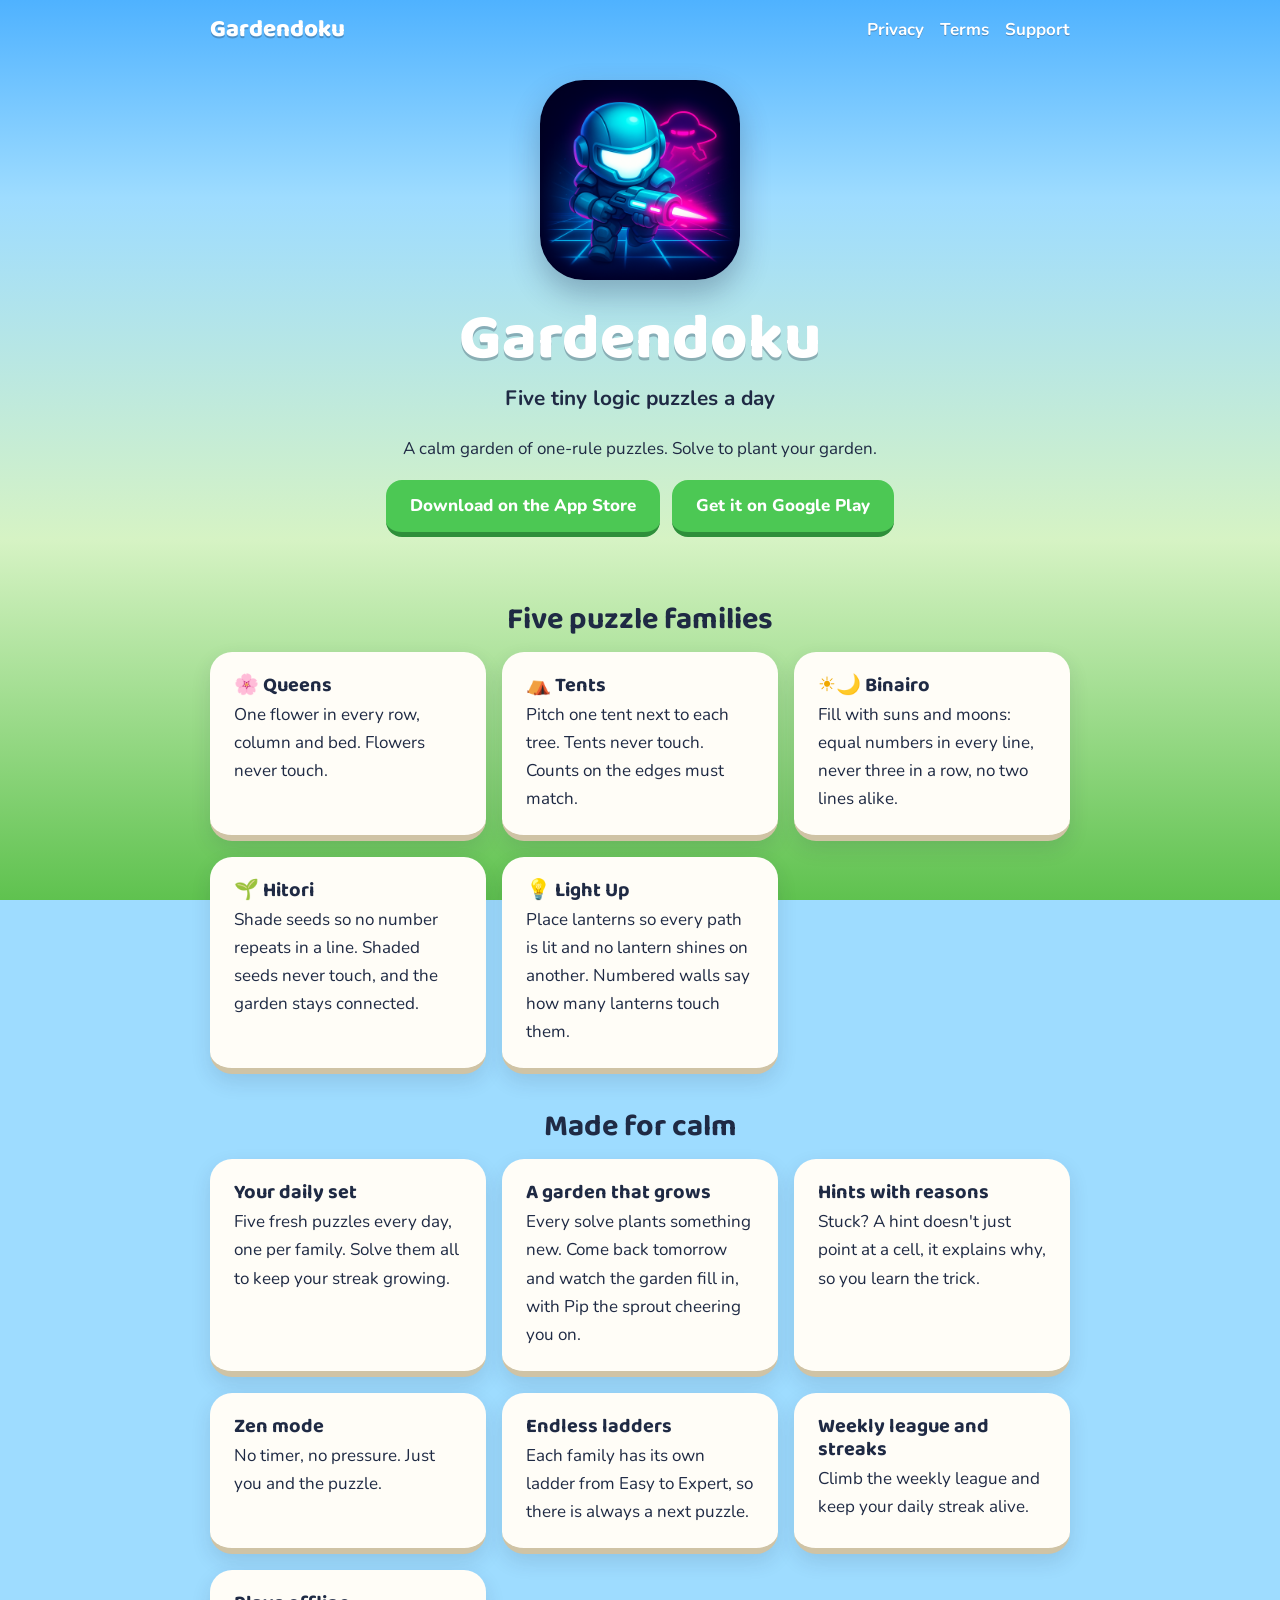
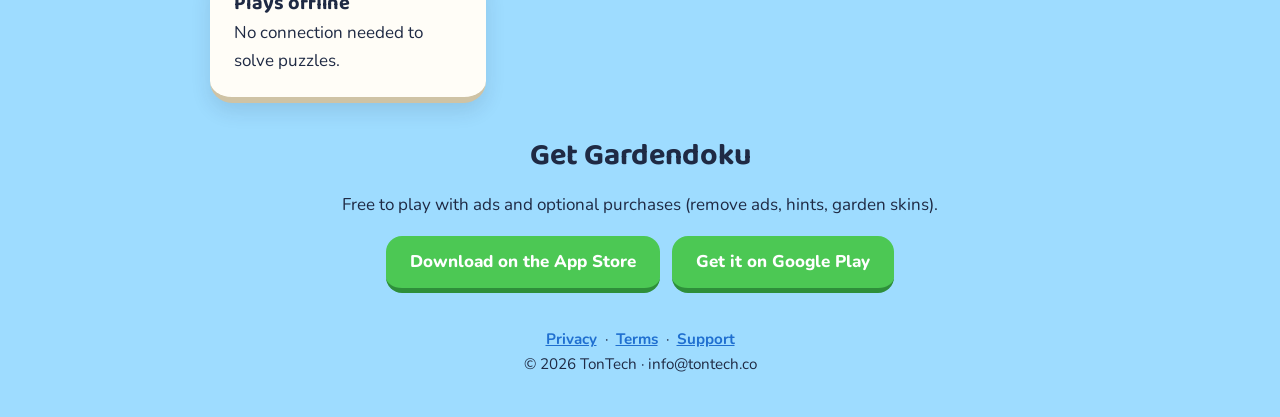
==== index.html @ f6119685 "feat: add Gardendoku support site (home, privacy, terms, support)" ====
<!doctype html>
<html lang="en">
<head>
<meta charset="utf-8">
<meta name="viewport" content="width=device-width, initial-scale=1">
<title>Gardendoku - Five tiny logic puzzles a day</title>
<meta name="description" content="Gardendoku is a calm garden puzzle game: five tiny one-rule logic puzzles a day. By TonTech.">
<meta name="theme-color" content="#4FB2FF">
<meta property="og:title" content="Gardendoku">
<meta property="og:description" content="Five tiny logic puzzles a day.">
<meta property="og:image" content="https://tontechco.github.io/gardendoku-site/assets/icon.png">
<link rel="icon" href="assets/icon.png">
<link rel="preconnect" href="https://fonts.googleapis.com"><link rel="preconnect" href="https://fonts.gstatic.com" crossorigin>
<link href="https://fonts.googleapis.com/css2?family=Baloo+2:wght@600;800&family=Nunito:wght@400;700;800&display=swap" rel="stylesheet">
<link rel="stylesheet" href="assets/site.css">
</head>
<body>
<header class="site"><div class="wrap"><a class="brand" href="">Gardendoku</a>
<nav><a href="privacy/">Privacy</a><a href="terms/">Terms</a><a href="support/">Support</a></nav></div></header>
<section class="hero"><div class="wrap">
<img src="assets/icon.png" alt="Gardendoku icon" width="200" height="200">
<h1>Gardendoku</h1>
<p class="tagline">Five tiny logic puzzles a day</p>
<p>A calm garden of one-rule puzzles. Solve to plant your garden.</p>
<div class="badges">
<!-- store links: TODO when the records exist -->
<a class="badge" href="#">Download on the App Store</a>
<a class="badge" href="#">Get it on Google Play</a>
</div></div></section>
<main class="wrap">
<h2 class="section">Five puzzle families</h2>
<div class="grid">
<div class="card"><h3><span>&#127800;</span> Queens</h3><p>One flower in every row, column and bed. Flowers never touch.</p></div>
<div class="card"><h3><span>&#9978;</span> Tents</h3><p>Pitch one tent next to each tree. Tents never touch. Counts on the edges must match.</p></div>
<div class="card"><h3><span>&#9728;&#127769;</span> Binairo</h3><p>Fill with suns and moons: equal numbers in every line, never three in a row, no two lines alike.</p></div>
<div class="card"><h3><span>&#127793;</span> Hitori</h3><p>Shade seeds so no number repeats in a line. Shaded seeds never touch, and the garden stays connected.</p></div>
<div class="card"><h3><span>&#128161;</span> Light Up</h3><p>Place lanterns so every path is lit and no lantern shines on another. Numbered walls say how many lanterns touch them.</p></div>
</div>
<h2 class="section">Made for calm</h2>
<div class="grid">
<div class="card"><h3>Your daily set</h3><p>Five fresh puzzles every day, one per family. Solve them all to keep your streak growing.</p></div>
<div class="card"><h3>A garden that grows</h3><p>Every solve plants something new. Come back tomorrow and watch the garden fill in, with Pip the sprout cheering you on.</p></div>
<div class="card"><h3>Hints with reasons</h3><p>Stuck? A hint doesn't just point at a cell, it explains why, so you learn the trick.</p></div>
<div class="card"><h3>Zen mode</h3><p>No timer, no pressure. Just you and the puzzle.</p></div>
<div class="card"><h3>Endless ladders</h3><p>Each family has its own ladder from Easy to Expert, so there is always a next puzzle.</p></div>
<div class="card"><h3>Weekly league and streaks</h3><p>Climb the weekly league and keep your daily streak alive.</p></div>
<div class="card"><h3>Plays offline</h3><p>No connection needed to solve puzzles.</p></div>
</div>
<h2 class="section">Get Gardendoku</h2>
<p style="text-align:center">Free to play with ads and optional purchases (remove ads, hints, garden skins).</p>
<div class="badges">
<!-- store links: TODO when the records exist -->
<a class="badge" href="#">Download on the App Store</a>
<a class="badge" href="#">Get it on Google Play</a>
</div>
</main>
<footer><div class="wrap"><a href="privacy/">Privacy</a> &nbsp;&middot;&nbsp; <a href="terms/">Terms</a> &nbsp;&middot;&nbsp; <a href="support/">Support</a><br>&copy; 2026 TonTech &middot; info@tontech.co</div></footer>
</body>
</html>
---- assets/site.css ----
:root { color-scheme: light; --ink:#1F2A44; --card:#FFFDF7; --edge:#CFC3A5; --green:#4CC854; --green-edge:#2E8F3A; --gold:#F0A800; }
* { box-sizing: border-box; }
body { margin:0; font:17px/1.65 "Nunito",system-ui,-apple-system,"Segoe UI",Roboto,sans-serif; color:var(--ink);
  background:#9EDCFF; background-image:linear-gradient(180deg,#4FB2FF 0%,#9EDCFF 22%,#D6F3C4 60%,#5FC24F 100%); background-attachment:fixed; min-height:100vh; }
h1,h2,h3,.brand { font-family:"Baloo 2","Nunito",system-ui,sans-serif; line-height:1.15; }
.wrap { max-width:900px; margin:0 auto; padding:0 20px; }
a { color:#1f6fd0; }
header.site { padding:16px 0; }
header.site .wrap { display:flex; align-items:center; justify-content:space-between; }
.brand { font-size:1.5rem; font-weight:800; color:#fff; text-decoration:none; text-shadow:0 2px 0 rgba(31,42,68,.3); }
nav a { color:#fff; font-weight:700; margin-left:16px; text-decoration:none; text-shadow:0 1px 0 rgba(31,42,68,.35); }
.card, .panel { background:var(--card); border-radius:22px; border-bottom:6px solid var(--edge); padding:22px 24px; box-shadow:0 8px 20px rgba(31,42,68,.12); }
.panel { max-width:760px; margin:10px auto 0; padding:28px 30px; }
.panel h1 { font-size:2rem; margin:0 0 .3em; }
.panel h2 { font-size:1.35rem; margin:1.7em 0 .3em; color:#2E8F3A; }
.panel h3 { font-size:1.1rem; margin:1.2em 0 .2em; }
.panel li { margin:.3em 0; }
.hero { text-align:center; padding:20px 0 30px; }
.hero img { width:200px; max-width:60%; border-radius:44px; box-shadow:0 14px 30px rgba(31,42,68,.3); }
.hero h1 { font-size:clamp(2.6rem,9vw,4rem); font-weight:800; margin:14px 0 4px; color:#fff; text-shadow:0 3px 0 rgba(31,42,68,.3); }
.tagline { font-size:1.3rem; font-weight:700; color:var(--ink); margin:0 0 20px; }
.badges { display:flex; gap:12px; justify-content:center; flex-wrap:wrap; margin-top:10px; }
.badge { display:inline-block; background:var(--green); color:#fff; font-weight:800; text-decoration:none; padding:12px 24px; border-radius:16px; border-bottom:5px solid var(--green-edge); }
.badge:hover { filter:brightness(1.05); }
h2.section { font-size:1.9rem; text-align:center; margin:36px 0 14px; color:var(--ink); }
.grid { display:grid; grid-template-columns:repeat(auto-fit,minmax(260px,1fr)); gap:16px; }
.card h3 { margin:0 0 4px; font-size:1.25rem; }
.card h3 span { color:var(--gold); }
.card p { margin:0; }
footer { text-align:center; padding:34px 0 40px; color:var(--ink); font-size:.95rem; }
footer a { font-weight:700; }
@media (max-width:620px) { .panel { padding:22px 18px; } }
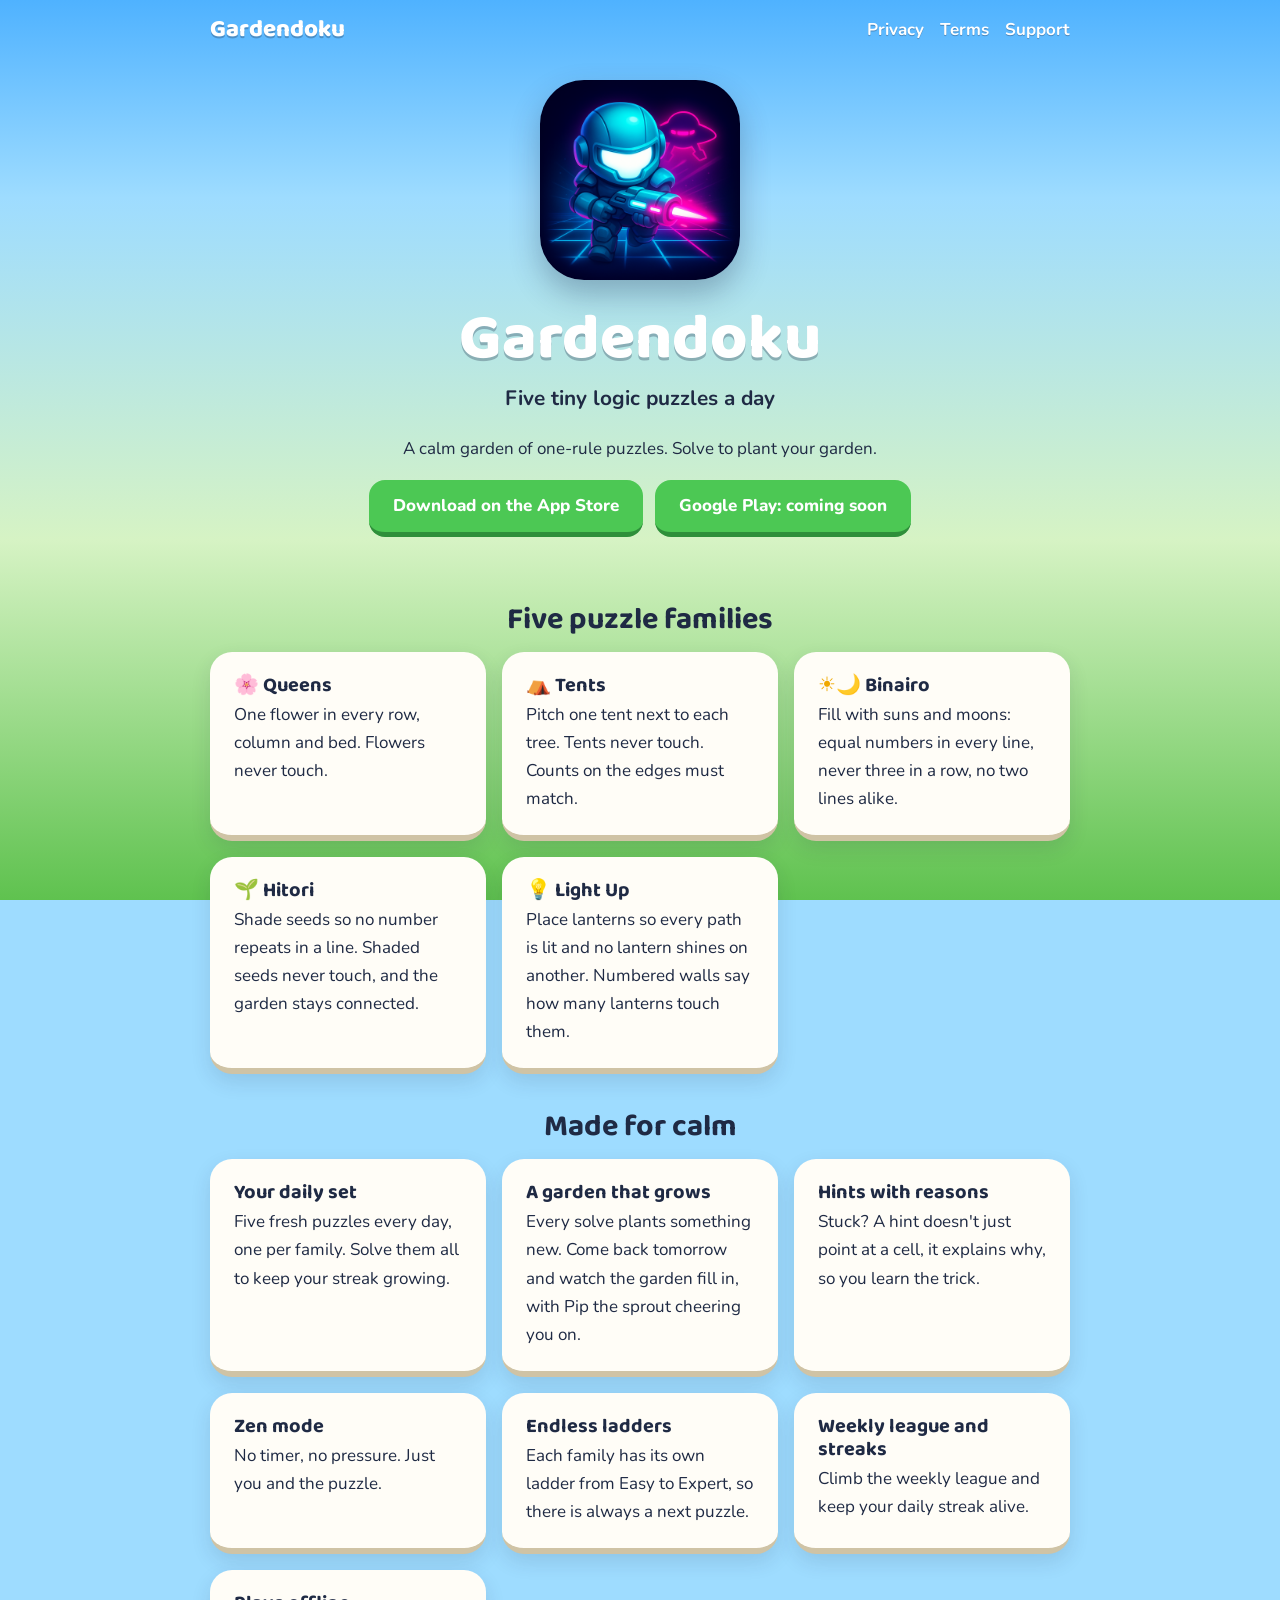
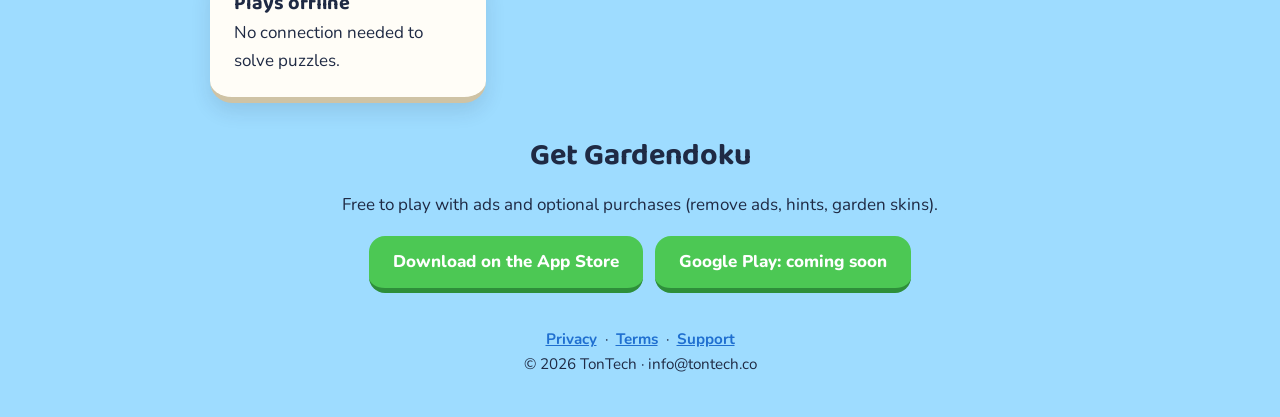
==== commit 931d7947: "Challenge page (/c/?c=CODE) for shared challenges; App Store link on the store badges" ====
--- a/index.html
+++ b/index.html
@@ -23,9 +23,9 @@
 <p class="tagline">Five tiny logic puzzles a day</p>
 <p>A calm garden of one-rule puzzles. Solve to plant your garden.</p>
 <div class="badges">
-<!-- store links: TODO when the records exist -->
-<a class="badge" href="#">Download on the App Store</a>
-<a class="badge" href="#">Get it on Google Play</a>
+<!-- Google Play: a real link once the Play record exists -->
+<a class="badge" href="https://apps.apple.com/app/id6827605328?ct=site&mt=8">Download on the App Store</a>
+<a class="badge" href="#" title="Coming soon">Google Play: coming soon</a>
 </div></div></section>
 <main class="wrap">
 <h2 class="section">Five puzzle families</h2>
@@ -49,9 +49,9 @@
 <h2 class="section">Get Gardendoku</h2>
 <p style="text-align:center">Free to play with ads and optional purchases (remove ads, hints, garden skins).</p>
 <div class="badges">
-<!-- store links: TODO when the records exist -->
-<a class="badge" href="#">Download on the App Store</a>
-<a class="badge" href="#">Get it on Google Play</a>
+<!-- Google Play: a real link once the Play record exists -->
+<a class="badge" href="https://apps.apple.com/app/id6827605328?ct=site&mt=8">Download on the App Store</a>
+<a class="badge" href="#" title="Coming soon">Google Play: coming soon</a>
 </div>
 </main>
 <footer><div class="wrap"><a href="privacy/">Privacy</a> &nbsp;&middot;&nbsp; <a href="terms/">Terms</a> &nbsp;&middot;&nbsp; <a href="support/">Support</a><br>&copy; 2026 TonTech &middot; info@tontech.co</div></footer>
--- a/assets/site.css
+++ b/assets/site.css
@@ -1,6 +1,6 @@
 :root { color-scheme: light; --ink:#1F2A44; --card:#FFFDF7; --edge:#CFC3A5; --green:#4CC854; --green-edge:#2E8F3A; --gold:#F0A800; }
 * { box-sizing: border-box; }
-body { margin:0; font:17px/1.65 "Nunito",system-ui,-apple-system,"Segoe UI",Roboto,sans-serif; color:var(--ink);
+body { margin:0; font:17px/1.65 "Nunito",system-ui,-apple-system,"Segoe UI",sans-serif; color:var(--ink);
   background:#9EDCFF; background-image:linear-gradient(180deg,#4FB2FF 0%,#9EDCFF 22%,#D6F3C4 60%,#5FC24F 100%); background-attachment:fixed; min-height:100vh; }
 h1,h2,h3,.brand { font-family:"Baloo 2","Nunito",system-ui,sans-serif; line-height:1.15; }
 .wrap { max-width:900px; margin:0 auto; padding:0 20px; }
